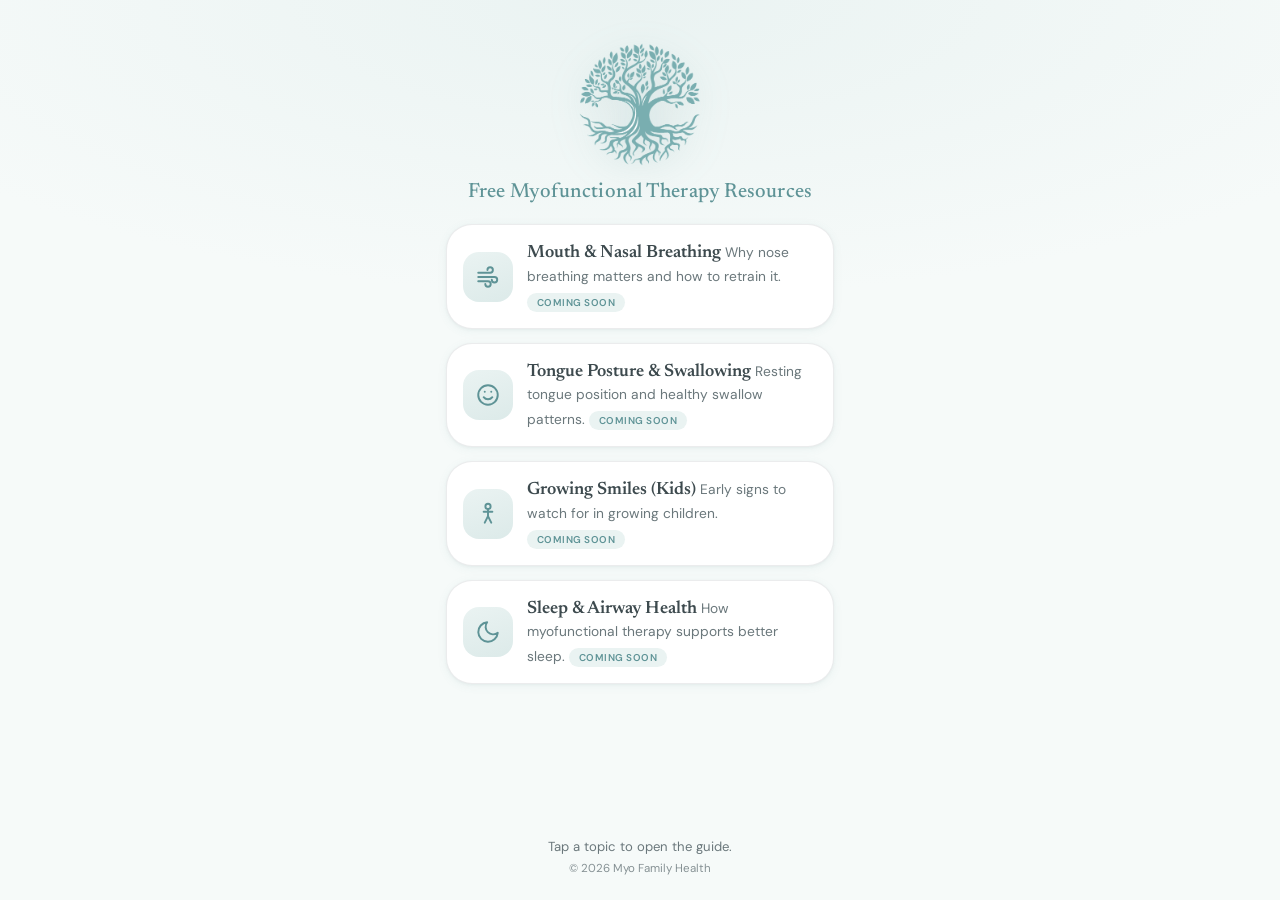
==== index.html @ 701f1218 "Add Myo Family Health link-in-bio landing page Mobile-first (9:16) landing page for the Instagram bi" ====
<!DOCTYPE html>
<html lang="en">
<head>
  <meta charset="UTF-8" />
  <meta name="viewport" content="width=device-width, initial-scale=1.0, viewport-fit=cover" />
  <meta name="theme-color" content="#7BAFB2" />
  <title>Myo Family Health — Free Resources</title>
  <meta name="description" content="Free myofunctional therapy resources from Myo Family Health. Tap a topic to open the guide." />

  <!-- Open Graph (nice preview when shared from Instagram bio) -->
  <meta property="og:title" content="Myo Family Health — Free Resources" />
  <meta property="og:description" content="Free myofunctional therapy guides. Tap a topic to open." />
  <meta property="og:type" content="website" />
  <meta property="og:image" content="assets/logo-tree.png" />

  <link rel="icon" type="image/png" href="assets/logo-tree.png" />
  <link rel="apple-touch-icon" href="assets/logo-tree.png" />

  <link rel="preconnect" href="https://fonts.googleapis.com" />
  <link rel="preconnect" href="https://fonts.gstatic.com" crossorigin />
  <link href="https://fonts.googleapis.com/css2?family=DM+Sans:opsz,wght@9..40,400;9..40,500;9..40,600;9..40,700&family=Newsreader:ital,opsz,wght@0,6..72,400;0,6..72,500;0,6..72,600&display=swap" rel="stylesheet" />

  <link rel="stylesheet" href="styles.css" />
</head>
<body>
  <!-- 9:16 mobile frame -->
  <main class="frame" role="main">
    <!-- Brand -->
    <header class="brand">
      <img class="brand__icon" src="assets/logo-tree.png" alt="Myo Family Health tree logo" width="120" height="120" />
      <!--
        Exact horizontal wordmark goes here. Drop the file in as
        assets/logo-wordmark.png and it appears automatically.
        Until then it stays hidden (no recreation of the logo).
      -->
      <img class="brand__wordmark" src="assets/logo-wordmark.png" alt="Myo Family Health"
           onerror="this.style.display='none'" />
      <!-- Accessible name for screen readers / SEO (visually hidden) -->
      <h1 class="sr-only">Myo Family Health</h1>
      <p class="brand__tagline">Free Myofunctional Therapy Resources</p>
    </header>

    <!-- 4 PDF sections get injected here -->
    <section class="sections" id="sections" aria-label="Free resource guides"></section>

    <footer class="foot">
      <p>Tap a topic to open the guide.</p>
      <p class="foot__copy">© <span id="year"></span> Myo Family Health</p>
    </footer>
  </main>

  <!-- PDF viewer / coming-soon modal -->
  <div class="modal" id="modal" role="dialog" aria-modal="true" aria-labelledby="modalTitle" hidden>
    <div class="modal__backdrop" data-close></div>
    <div class="modal__panel" role="document">
      <header class="modal__bar">
        <h2 class="modal__title" id="modalTitle"></h2>
        <button class="modal__close" type="button" aria-label="Close" data-close>&times;</button>
      </header>
      <div class="modal__body" id="modalBody"></div>
    </div>
  </div>

  <script src="app.js"></script>
</body>
</html>
---- styles.css ----
/* ============================================================
   Myo Family Health — Free Resources (Instagram link-in-bio)
   Mobile-first, 9:16 portrait frame.
   Brand palette sampled from the Myo Family Health logo.
   ============================================================ */

:root {
  /* Brand palette */
  --teal:        #7BAFB2;   /* logo tree teal */
  --teal-deep:   #5E9396;   /* pressed / accents */
  --teal-soft:   #A9CFD0;   /* light teal */
  --mint:        #EAF3F2;   /* soft background tint */
  --mint-deep:   #DCEAE9;
  --slate:       #3D4A4E;   /* wordmark charcoal */
  --slate-soft:  #6A777B;
  --offwhite:    #F6FAF9;
  --white:       #FFFFFF;
  --line:        rgba(61, 74, 78, 0.10);

  --font-sans:  "DM Sans", system-ui, -apple-system, sans-serif;
  --font-serif: "Newsreader", Georgia, serif;

  --r-md: 18px;
  --r-lg: 26px;
  --r-pill: 999px;

  --sh-sm: 0 2px 10px rgba(94, 147, 150, 0.08), 0 1px 3px rgba(61, 74, 78, 0.05);
  --sh-md: 0 14px 34px -14px rgba(94, 147, 150, 0.30), 0 5px 14px -8px rgba(61, 74, 78, 0.10);
}

* { box-sizing: border-box; margin: 0; padding: 0; }

html { -webkit-text-size-adjust: 100%; }

body {
  font-family: var(--font-sans);
  color: var(--slate);
  background:
    radial-gradient(120% 60% at 50% 0%, var(--mint) 0%, var(--offwhite) 55%, var(--offwhite) 100%);
  min-height: 100vh;
  min-height: 100dvh;
  display: flex;
  justify-content: center;
  -webkit-font-smoothing: antialiased;
}

.sr-only {
  position: absolute; width: 1px; height: 1px;
  padding: 0; margin: -1px; overflow: hidden;
  clip: rect(0, 0, 0, 0); white-space: nowrap; border: 0;
}

/* ---------- 9:16 frame ---------- */
.frame {
  width: 100%;
  max-width: 440px;            /* phone-width column */
  min-height: 100dvh;
  display: flex;
  flex-direction: column;
  padding: clamp(20px, 6vw, 34px) clamp(18px, 5vw, 26px)
           calc(env(safe-area-inset-bottom) + 24px);
}

/* ---------- Brand ---------- */
.brand {
  text-align: center;
  padding: 8px 0 22px;
}
.brand__icon {
  width: clamp(96px, 30vw, 128px);
  height: auto;
  display: block;
  margin: 0 auto;
  filter: drop-shadow(0 8px 18px rgba(94, 147, 150, 0.22));
}
.brand__wordmark {
  width: min(78%, 300px);
  height: auto;
  display: block;
  margin: 14px auto 0;
}
.brand__tagline {
  margin-top: 12px;
  font-family: var(--font-serif);
  font-size: clamp(1.02rem, 4.6vw, 1.28rem);
  font-weight: 500;
  letter-spacing: 0.01em;
  color: var(--teal-deep);
}

/* ---------- Sections (4 cards) ---------- */
.sections {
  display: flex;
  flex-direction: column;
  gap: 14px;
  flex: 1 1 auto;
}

.card {
  position: relative;
  display: flex;
  align-items: center;
  gap: 14px;
  width: 100%;
  text-align: left;
  background: var(--white);
  border: 1px solid var(--line);
  border-radius: var(--r-lg);
  padding: 16px 16px;
  box-shadow: var(--sh-sm);
  cursor: pointer;
  font: inherit;
  color: inherit;
  transition: transform .16s ease, box-shadow .16s ease, border-color .16s ease;
  -webkit-tap-highlight-color: transparent;
}
.card:hover { transform: translateY(-2px); box-shadow: var(--sh-md); border-color: var(--teal-soft); }
.card:active { transform: translateY(0) scale(.99); }
.card:focus-visible { outline: 3px solid var(--teal-soft); outline-offset: 3px; }

.card__icon {
  flex: 0 0 auto;
  width: 50px;
  height: 50px;
  display: grid;
  place-items: center;
  border-radius: 16px;
  background: linear-gradient(160deg, var(--mint) 0%, var(--mint-deep) 100%);
  color: var(--teal-deep);
}
.card__icon svg { width: 26px; height: 26px; }

.card__text { flex: 1 1 auto; min-width: 0; }
.card__title {
  font-family: var(--font-serif);
  font-size: 1.12rem;
  font-weight: 600;
  line-height: 1.2;
  color: var(--slate);
}
.card__blurb {
  margin-top: 3px;
  font-size: 0.86rem;
  color: var(--slate-soft);
  line-height: 1.35;
}

.card__cta {
  flex: 0 0 auto;
  color: var(--teal);
  transition: transform .16s ease, color .16s ease;
}
.card:hover .card__cta { transform: translateX(3px); color: var(--teal-deep); }

.card__status {
  display: inline-block;
  margin-top: 7px;
  font-size: 0.62rem;
  font-weight: 600;
  letter-spacing: 0.05em;
  text-transform: uppercase;
  color: var(--teal-deep);
  background: var(--mint);
  border-radius: var(--r-pill);
  padding: 3px 10px;
}

/* ---------- Footer ---------- */
.foot {
  text-align: center;
  padding-top: 22px;
  color: var(--slate-soft);
  font-size: 0.82rem;
}
.foot__copy { margin-top: 6px; font-size: 0.72rem; opacity: .8; }

/* ---------- Modal ---------- */
.modal[hidden] { display: none; }
.modal {
  position: fixed;
  inset: 0;
  z-index: 50;
  display: flex;
  align-items: stretch;
  justify-content: center;
}
.modal__backdrop {
  position: absolute;
  inset: 0;
  background: rgba(33, 49, 51, 0.55);
  backdrop-filter: blur(2px);
}
.modal__panel {
  position: relative;
  margin: auto;
  width: 100%;
  max-width: 440px;
  height: 100%;
  max-height: 100dvh;
  background: var(--offwhite);
  display: flex;
  flex-direction: column;
  animation: rise .22s ease;
}
@keyframes rise { from { transform: translateY(14px); opacity: 0; } to { transform: none; opacity: 1; } }

.modal__bar {
  flex: 0 0 auto;
  display: flex;
  align-items: center;
  gap: 12px;
  padding: calc(env(safe-area-inset-top) + 12px) 16px 12px;
  background: var(--white);
  border-bottom: 1px solid var(--line);
}
.modal__title {
  flex: 1 1 auto;
  font-family: var(--font-serif);
  font-size: 1.1rem;
  font-weight: 600;
  color: var(--slate);
}
.modal__close {
  flex: 0 0 auto;
  width: 38px; height: 38px;
  border: none;
  border-radius: var(--r-pill);
  background: var(--mint);
  color: var(--teal-deep);
  font-size: 1.5rem;
  line-height: 1;
  cursor: pointer;
}
.modal__close:hover { background: var(--mint-deep); }

.modal__body {
  flex: 1 1 auto;
  position: relative;
  overflow: auto;
  display: flex;
  flex-direction: column;
}
.modal__body iframe {
  flex: 1 1 auto;
  width: 100%;
  height: 100%;
  border: none;
  background: var(--white);
}

/* PDF action bar (open in new tab / download) */
.viewer-actions {
  flex: 0 0 auto;
  display: flex;
  gap: 10px;
  padding: 12px 16px calc(env(safe-area-inset-bottom) + 12px);
  background: var(--white);
  border-top: 1px solid var(--line);
}
.btn {
  flex: 1 1 0;
  display: inline-flex;
  align-items: center;
  justify-content: center;
  gap: 7px;
  padding: 12px 14px;
  border-radius: var(--r-pill);
  font-weight: 600;
  font-size: 0.92rem;
  text-decoration: none;
  cursor: pointer;
  border: 1px solid transparent;
  transition: background .15s ease, color .15s ease, border-color .15s ease;
}
.btn svg { width: 18px; height: 18px; }
.btn--primary { background: var(--teal); color: #fff; }
.btn--primary:hover { background: var(--teal-deep); }
.btn--ghost { background: var(--white); color: var(--teal-deep); border-color: var(--teal-soft); }
.btn--ghost:hover { background: var(--mint); }

/* Coming-soon state inside modal */
.soon {
  margin: auto;
  text-align: center;
  padding: 40px 28px;
  max-width: 320px;
}
.soon__mark {
  width: 78px; height: 78px;
  margin: 0 auto 18px;
  display: grid; place-items: center;
  border-radius: 50%;
  background: var(--mint);
  color: var(--teal-deep);
}
.soon__mark svg { width: 38px; height: 38px; }
.soon h3 {
  font-family: var(--font-serif);
  font-size: 1.3rem;
  color: var(--slate);
  margin-bottom: 8px;
}
.soon p { color: var(--slate-soft); line-height: 1.5; font-size: 0.95rem; }

@media (prefers-reduced-motion: reduce) {
  * { animation: none !important; transition: none !important; }
}
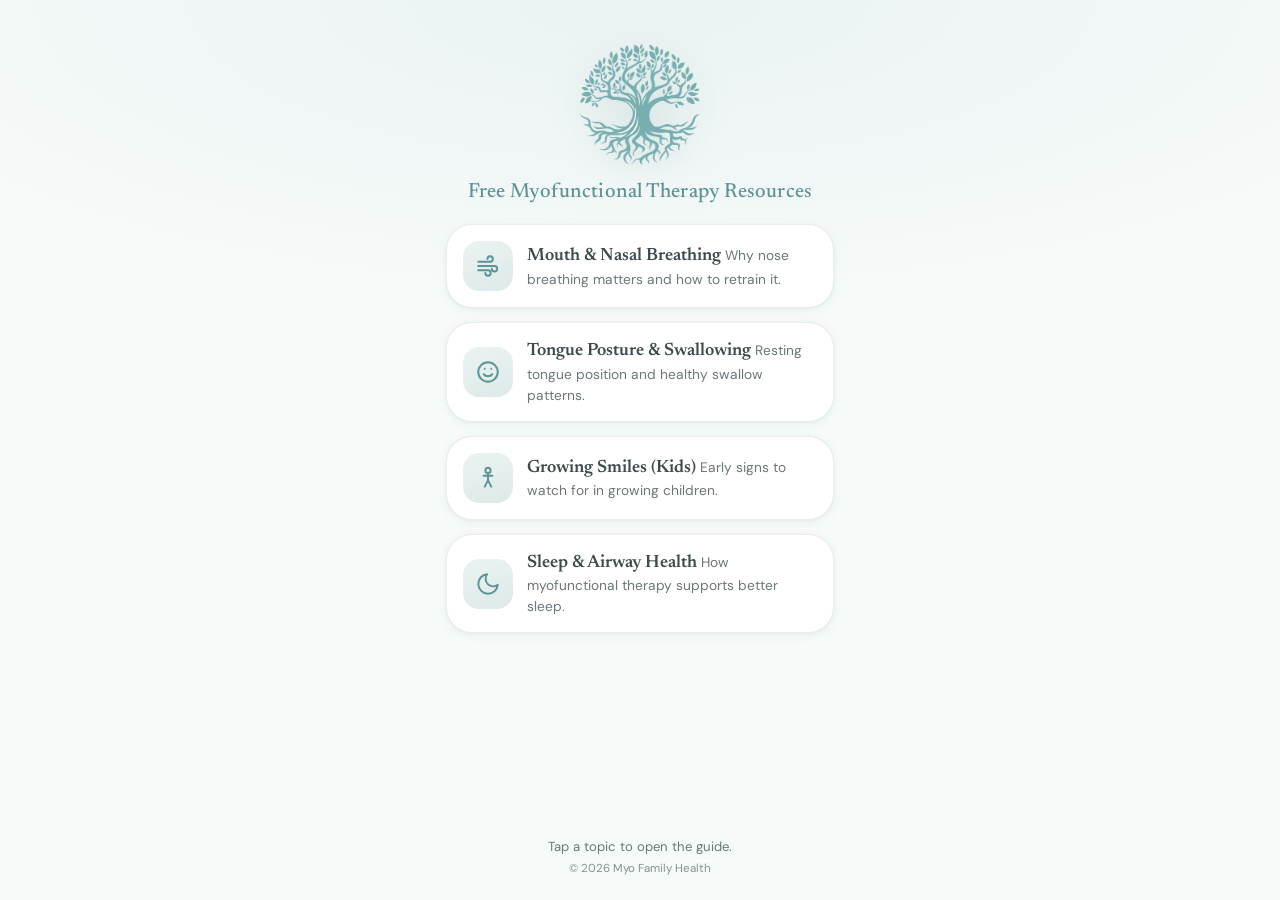
==== commit 6c10e7d9: "Add privacy-friendly visitor analytics and hidden /stats page Wire up GoatCounter (cookieless) via a" ====
--- a/index.html
+++ b/index.html
@@ -21,6 +21,9 @@
   <link href="https://fonts.googleapis.com/css2?family=DM+Sans:opsz,wght@9..40,400;9..40,500;9..40,600;9..40,700&family=Newsreader:ital,opsz,wght@0,6..72,400;0,6..72,500;0,6..72,600&display=swap" rel="stylesheet" />
 
   <link rel="stylesheet" href="styles.css" />
+
+  <!-- Privacy-friendly analytics (set your code in analytics.js) -->
+  <script src="analytics.js"></script>
 </head>
 <body>
   <!-- 9:16 mobile frame -->
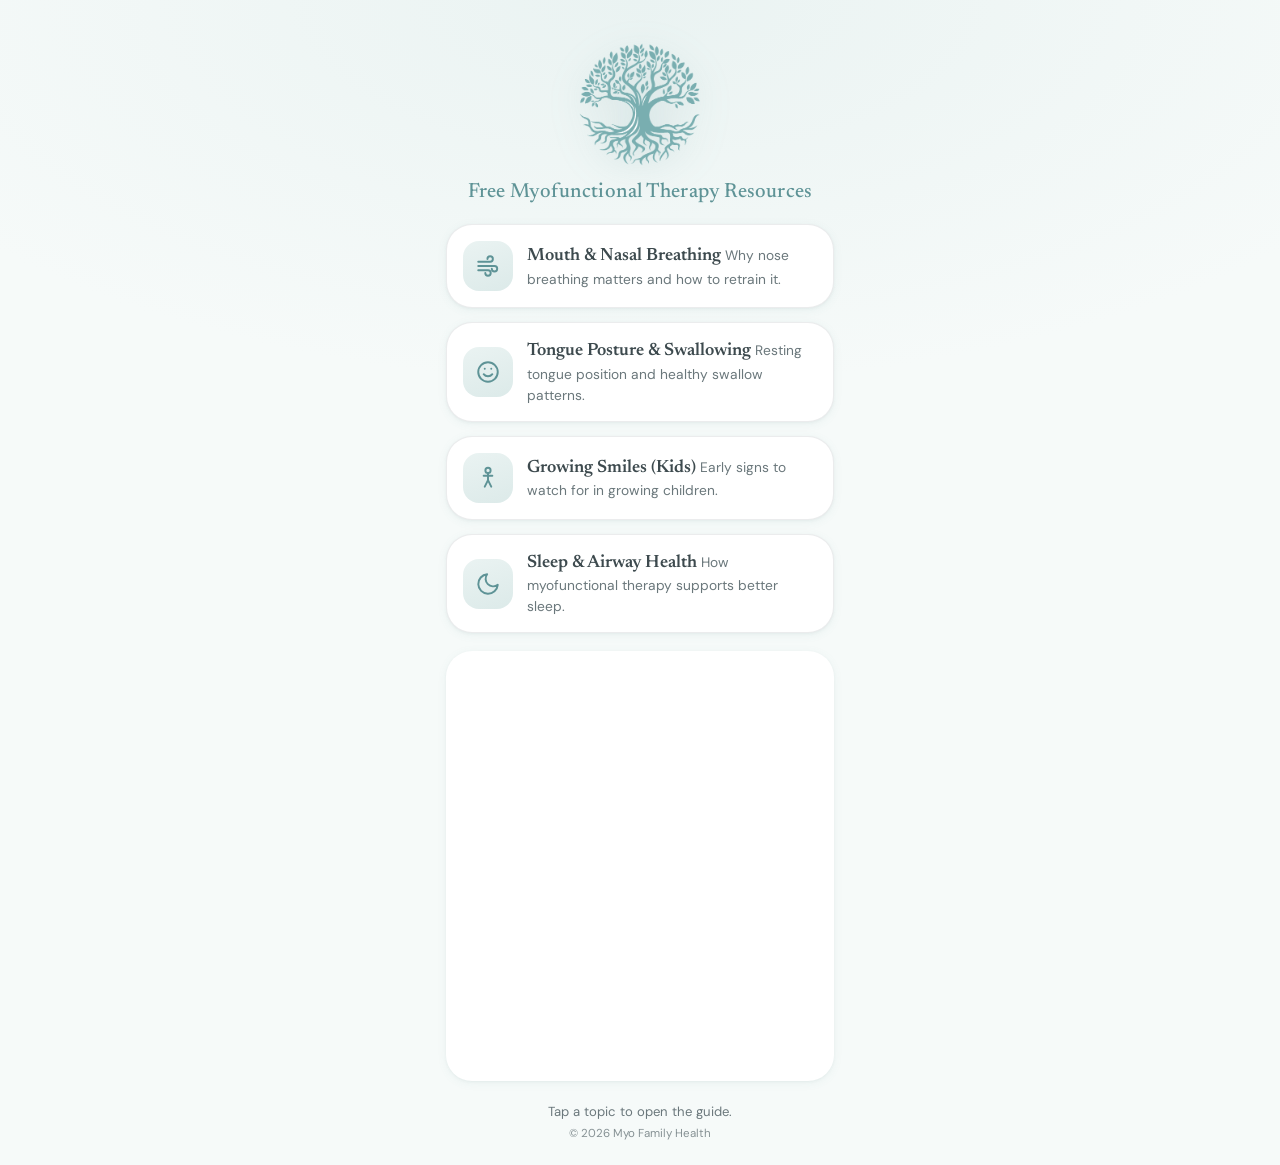
==== commit 34f57129: "Add Brevo email signup form under the guides Embed the Brevo subscription form (iframe) in a branded" ====
--- a/index.html
+++ b/index.html
@@ -20,10 +20,10 @@
   <link rel="preconnect" href="https://fonts.gstatic.com" crossorigin />
   <link href="https://fonts.googleapis.com/css2?family=DM+Sans:opsz,wght@9..40,400;9..40,500;9..40,600;9..40,700&family=Newsreader:ital,opsz,wght@0,6..72,400;0,6..72,500;0,6..72,600&display=swap" rel="stylesheet" />
 
-  <link rel="stylesheet" href="styles.css" />
+  <link rel="stylesheet" href="styles.css?v=5" />
 
   <!-- Privacy-friendly analytics (set your code in analytics.js) -->
-  <script src="analytics.js"></script>
+  <script src="analytics.js?v=4"></script>
 </head>
 <body>
   <!-- 9:16 mobile frame -->
@@ -46,6 +46,14 @@
     <!-- 4 PDF sections get injected here -->
     <section class="sections" id="sections" aria-label="Free resource guides"></section>
 
+    <!-- Email signup (Brevo embedded form) -->
+    <section class="signup" aria-label="Join our email list">
+      <iframe class="signup__frame"
+              title="Join our email list"
+              src="https://e3961feb.sibforms.com/v2/serve/[base64]"
+              frameborder="0" scrolling="auto" allowfullscreen></iframe>
+    </section>
+
     <footer class="foot">
       <p>Tap a topic to open the guide.</p>
       <p class="foot__copy">© <span id="year"></span> Myo Family Health</p>
@@ -64,6 +72,6 @@
     </div>
   </div>
 
-  <script src="app.js"></script>
+  <script src="app.js?v=4"></script>
 </body>
 </html>
--- a/styles.css
+++ b/styles.css
@@ -111,6 +111,7 @@
   cursor: pointer;
   font: inherit;
   color: inherit;
+  text-decoration: none;
   transition: transform .16s ease, box-shadow .16s ease, border-color .16s ease;
   -webkit-tap-highlight-color: transparent;
 }
@@ -163,6 +164,21 @@
   background: var(--mint);
   border-radius: var(--r-pill);
   padding: 3px 10px;
+}
+
+/* ---------- Email signup (Brevo iframe) ---------- */
+.signup {
+  margin-top: 18px;
+}
+.signup__frame {
+  width: 100%;
+  height: 430px;
+  border: none;
+  border-radius: var(--r-lg);
+  overflow: hidden;
+  background: #fff;
+  box-shadow: var(--sh-sm);
+  display: block;
 }
 
 /* ---------- Footer ---------- */
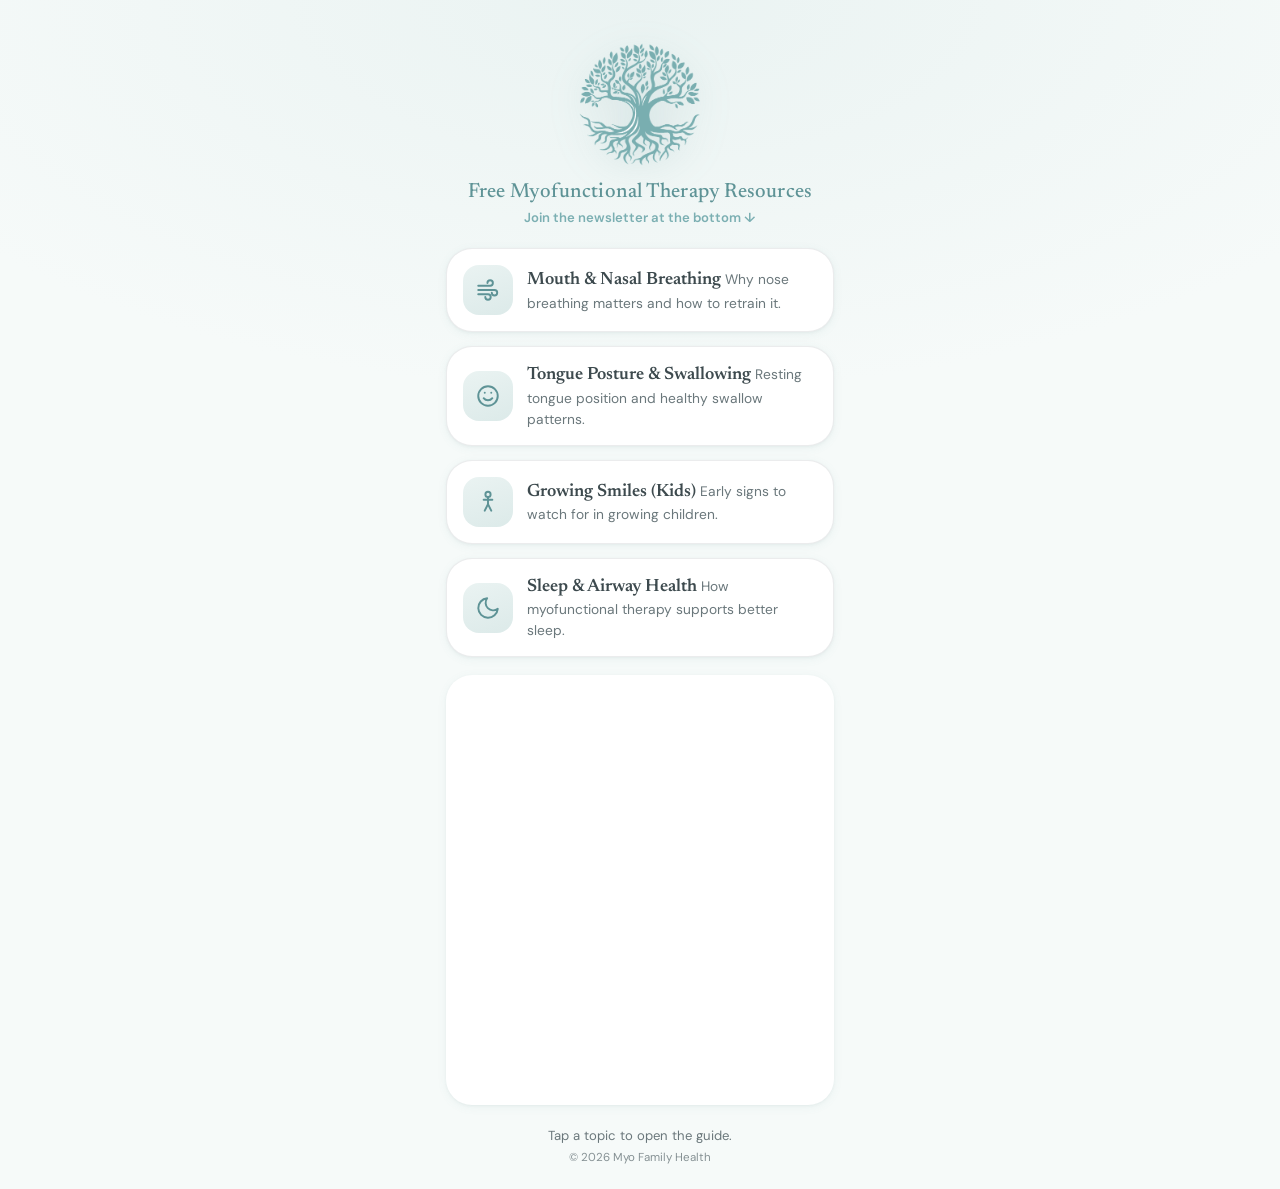
==== commit 7789bf94: "Add newsletter hint under tagline pointing to signup at bottom" ====
--- a/index.html
+++ b/index.html
@@ -20,7 +20,7 @@
   <link rel="preconnect" href="https://fonts.gstatic.com" crossorigin />
   <link href="https://fonts.googleapis.com/css2?family=DM+Sans:opsz,wght@9..40,400;9..40,500;9..40,600;9..40,700&family=Newsreader:ital,opsz,wght@0,6..72,400;0,6..72,500;0,6..72,600&display=swap" rel="stylesheet" />
 
-  <link rel="stylesheet" href="styles.css?v=5" />
+  <link rel="stylesheet" href="styles.css?v=6" />
 
   <!-- Privacy-friendly analytics (set your code in analytics.js) -->
   <script src="analytics.js?v=4"></script>
@@ -41,6 +41,7 @@
       <!-- Accessible name for screen readers / SEO (visually hidden) -->
       <h1 class="sr-only">Myo Family Health</h1>
       <p class="brand__tagline">Free Myofunctional Therapy Resources</p>
+      <p class="brand__hint">Join the newsletter at the bottom ↓</p>
     </header>
 
     <!-- 4 PDF sections get injected here -->
--- a/styles.css
+++ b/styles.css
@@ -87,6 +87,12 @@
   letter-spacing: 0.01em;
   color: var(--teal-deep);
 }
+.brand__hint {
+  margin-top: 7px;
+  font-size: 0.82rem;
+  font-weight: 600;
+  color: var(--teal);
+}
 
 /* ---------- Sections (4 cards) ---------- */
 .sections {
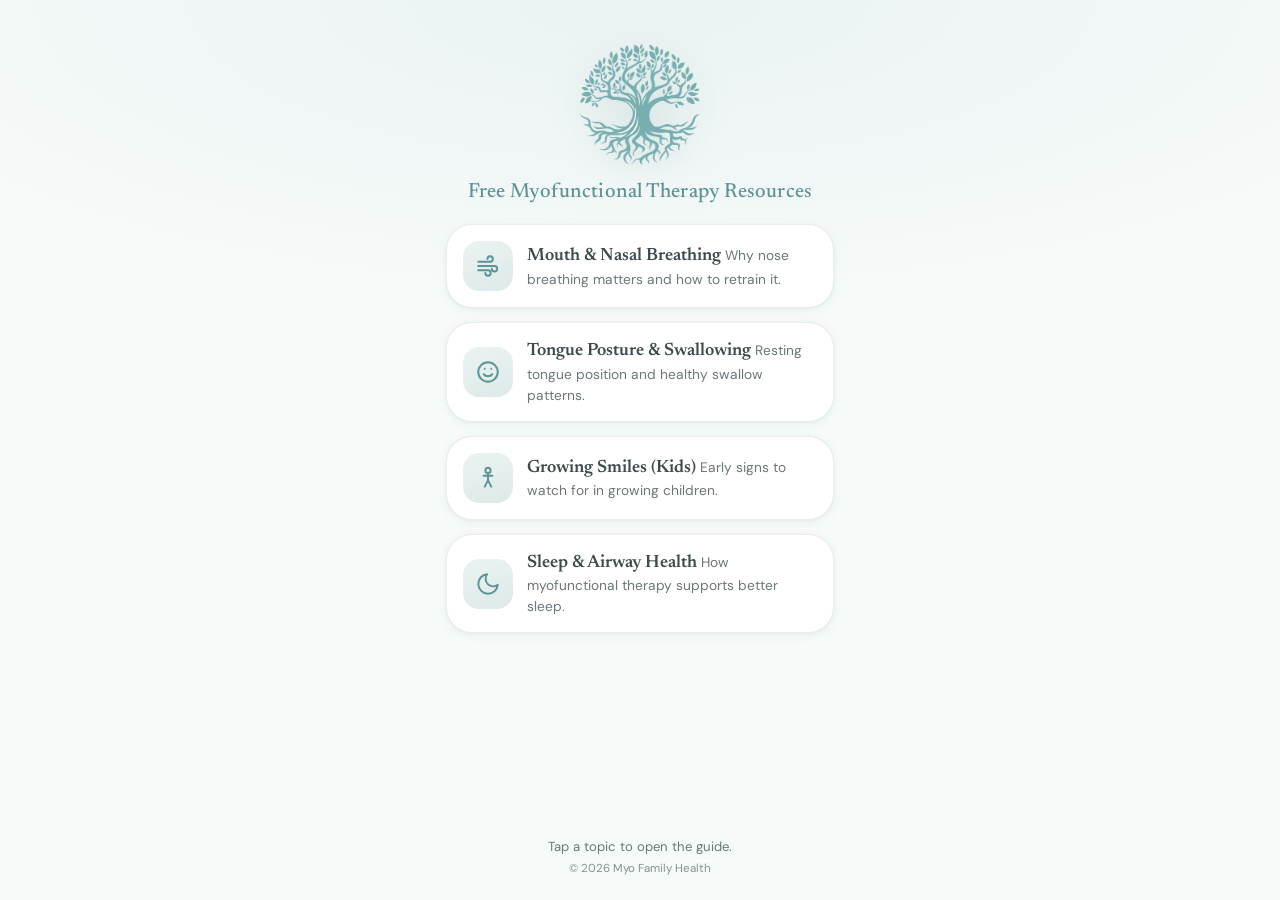
==== commit 63c78f5b: "Remove newsletter signup form and its hint line" ====
--- a/index.html
+++ b/index.html
@@ -20,7 +20,7 @@
   <link rel="preconnect" href="https://fonts.gstatic.com" crossorigin />
   <link href="https://fonts.googleapis.com/css2?family=DM+Sans:opsz,wght@9..40,400;9..40,500;9..40,600;9..40,700&family=Newsreader:ital,opsz,wght@0,6..72,400;0,6..72,500;0,6..72,600&display=swap" rel="stylesheet" />
 
-  <link rel="stylesheet" href="styles.css?v=6" />
+  <link rel="stylesheet" href="styles.css?v=7" />
 
   <!-- Privacy-friendly analytics (set your code in analytics.js) -->
   <script src="analytics.js?v=4"></script>
@@ -41,19 +41,10 @@
       <!-- Accessible name for screen readers / SEO (visually hidden) -->
       <h1 class="sr-only">Myo Family Health</h1>
       <p class="brand__tagline">Free Myofunctional Therapy Resources</p>
-      <p class="brand__hint">Join the newsletter at the bottom ↓</p>
     </header>
 
     <!-- 4 PDF sections get injected here -->
     <section class="sections" id="sections" aria-label="Free resource guides"></section>
-
-    <!-- Email signup (Brevo embedded form) -->
-    <section class="signup" aria-label="Join our email list">
-      <iframe class="signup__frame"
-              title="Join our email list"
-              src="https://e3961feb.sibforms.com/v2/serve/[base64]"
-              frameborder="0" scrolling="auto" allowfullscreen></iframe>
-    </section>
 
     <footer class="foot">
       <p>Tap a topic to open the guide.</p>
--- a/styles.css
+++ b/styles.css
@@ -86,12 +86,6 @@
   font-weight: 500;
   letter-spacing: 0.01em;
   color: var(--teal-deep);
-}
-.brand__hint {
-  margin-top: 7px;
-  font-size: 0.82rem;
-  font-weight: 600;
-  color: var(--teal);
 }
 
 /* ---------- Sections (4 cards) ---------- */
@@ -172,21 +166,6 @@
   padding: 3px 10px;
 }
 
-/* ---------- Email signup (Brevo iframe) ---------- */
-.signup {
-  margin-top: 18px;
-}
-.signup__frame {
-  width: 100%;
-  height: 430px;
-  border: none;
-  border-radius: var(--r-lg);
-  overflow: hidden;
-  background: #fff;
-  box-shadow: var(--sh-sm);
-  display: block;
-}
-
 /* ---------- Footer ---------- */
 .foot {
   text-align: center;
